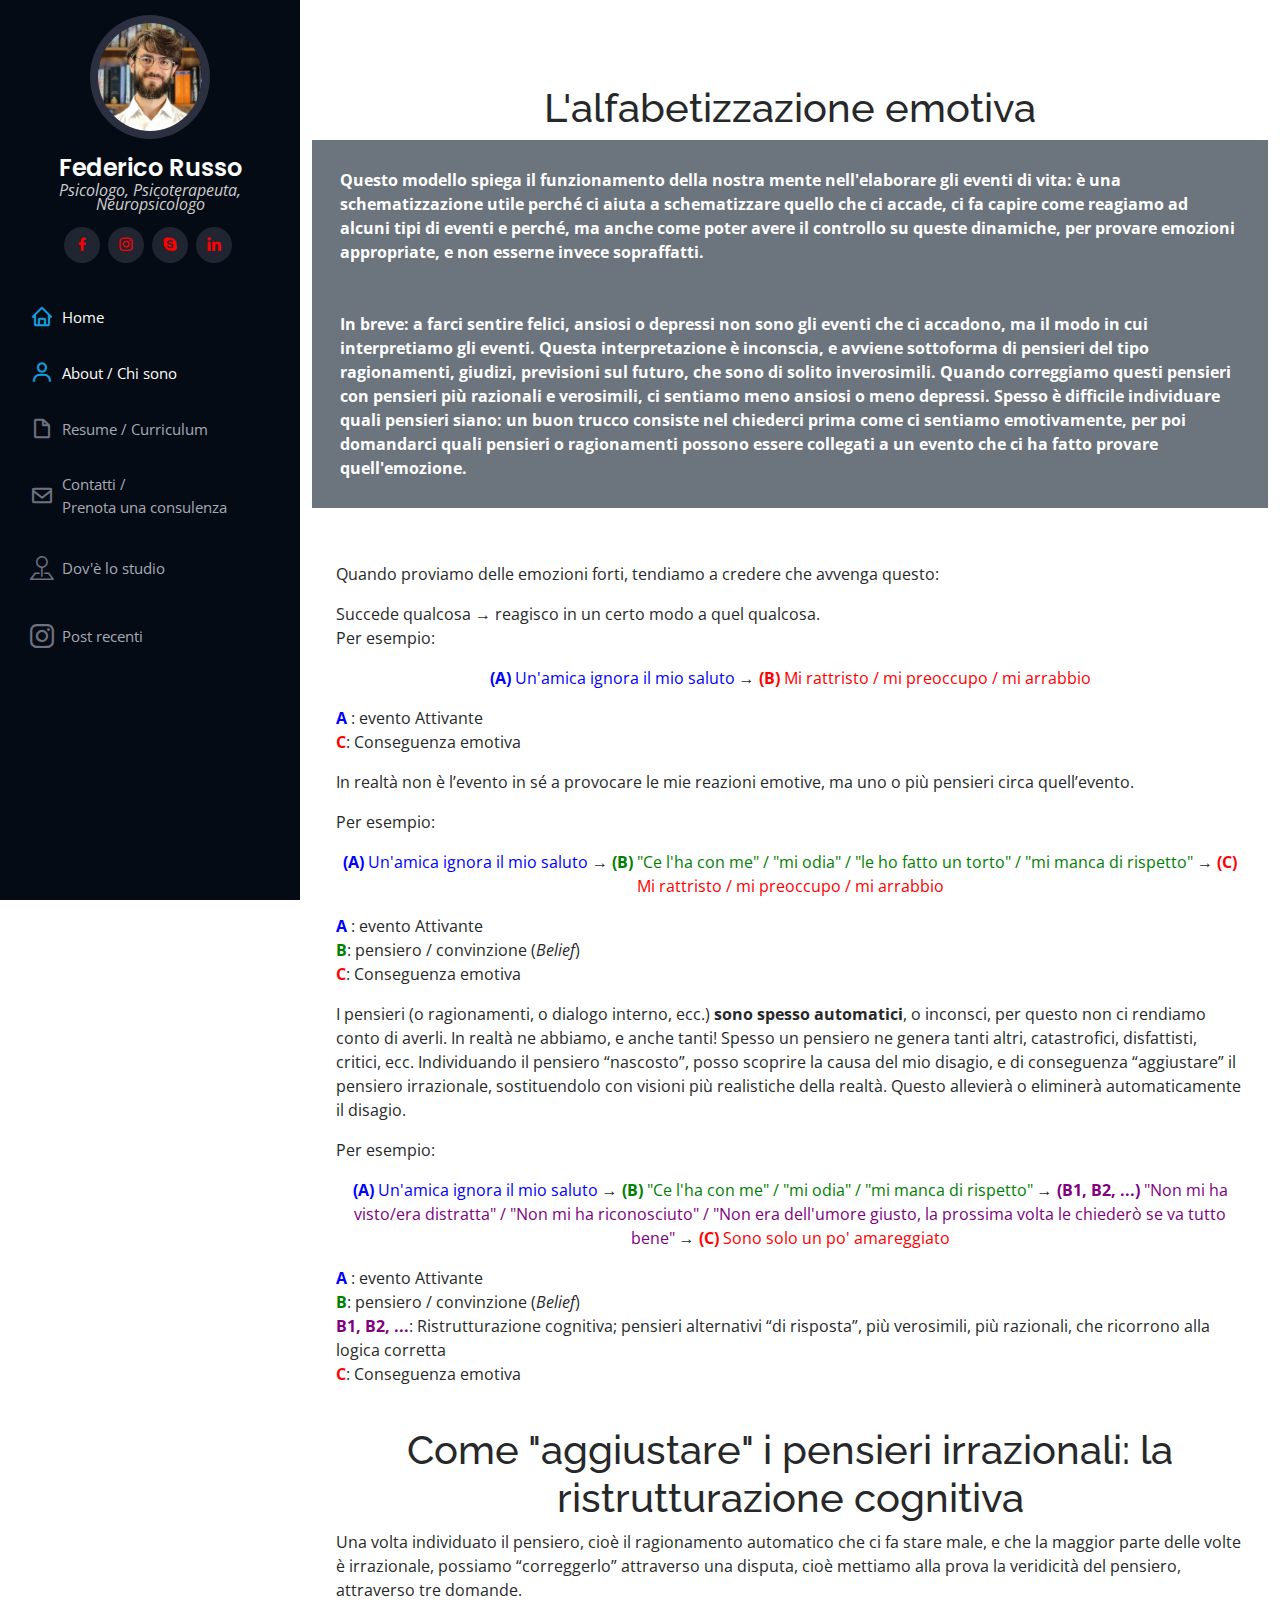
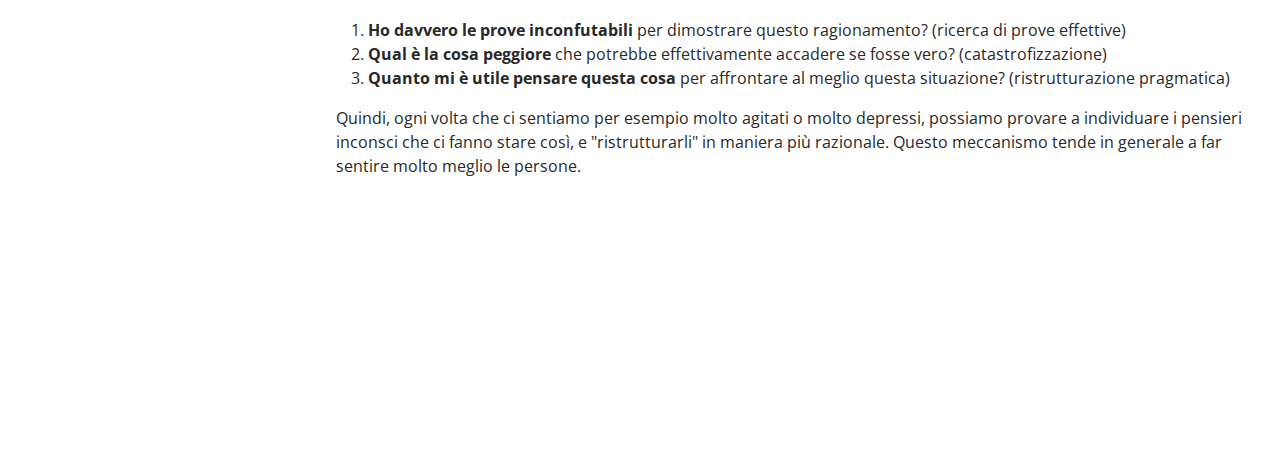
==== abcemotivo.html @ cf432019 "Add files via upload" ====
<!DOCTYPE html>
<html lang="it">

<head>
  <meta charset="utf-8">
  <meta content="width=device-width, initial-scale=1.0" name="viewport">

  <title>Federico Russo - Psicologo, Psicoterapeuta, Neuropsicologo</title>
  <meta content="" name="description">
  <meta content="" name="keywords">

  <!-- Favicons -->
  <link rel="icon" href="assets/img/homeicon.png" rel="homeicon">

  <!-- Google Fonts -->
  <link href="https://fonts.googleapis.com/css?family=Open+Sans:300,300i,400,400i,600,600i,700,700i|Raleway:300,300i,400,400i,500,500i,600,600i,700,700i|Poppins:300,300i,400,400i,500,500i,600,600i,700,700i" rel="stylesheet">

  <!-- Vendor CSS Files -->
   <link href="assets/vendor/aos/aos.css" rel="stylesheet">
  <link href="assets/vendor/bootstrap/css/bootstrap.min.css" rel="stylesheet">
  <link href="assets/vendor/bootstrap-icons/bootstrap-icons.css" rel="stylesheet">
  <link href="assets/vendor/boxicons/css/boxicons.min.css" rel="stylesheet">
  <link href="assets/vendor/glightbox/css/glightbox.min.css" rel="stylesheet">
  <link href="assets/vendor/swiper/swiper-bundle.min.css" rel="stylesheet"> 
  
  <!-- BOOTSTRAP CDN -->
  <link href="https://cdn.jsdelivr.net/npm/bootstrap@5.0.2/dist/css/bootstrap.min.css" rel="stylesheet" integrity="sha384-EVSTQN3/azprG1Anm3QDgpJLIm9Nao0Yz1ztcQTwFspd3yD65VohhpuuCOmLASjC" crossorigin="anonymous">
<!-- SWIPER CDN-->
  <link
  rel="stylesheet"
  href="https://unpkg.com/swiper@8/swiper-bundle.min.css"
/>



  <!-- Template Main CSS File -->
  <link href="assets/css/style.css" rel="stylesheet">

</head>

<body>

  <!-- ======= Mobile nav toggle button ======= -->
  <i class="bi bi-list mobile-nav-toggle d-xl-none"></i>

  <!-- ======= Header ======= -->
  <header id="header">
    <div class="d-flex flex-column">

      <div class="profile">
        <img src="assets/img/propic_federicorusso.png" alt="" class="img-fluid rounded-circle">
        <h1 class="text-light"><a href="index.html">Federico Russo</a></h1>
        <p id="subpropic"><em>Psicologo, Psicoterapeuta, Neuropsicologo</em></p>
        <div class="social-links mt-3 text-center">
          <a href="https://www.facebook.com/federicorussopsicologo/" class="facebook"><i class="bx bxl-facebook"></i></a>
          <a href="https://www.instagram.com/federicorussopsi/" class="instagram"><i class="bx bxl-instagram"></i></a>
          <a href="skype:federicorussopsi?chat" class="google-plus"><i class="bx bxl-skype"></i></a>
          <a href="https://www.linkedin.com/in/federicorussopsi" class="linkedin"><i class="bx bxl-linkedin"></i></a>
        </div>
      </div>

      <nav id="navbar" class="nav-menu navbar">
        <ul>
          <li><a href="https://federicorussopsi.github.io/#hero" class="nav-link scrollto active"><i class="bx bx-home"></i> <span>Home</span></a></li>
          <li><a href="https://federicorussopsi.github.io/#about" class="nav-link scrollto"><i class="bx bx-user"></i> <span>About / Chi sono</span></a></li>
          <li><a href="https://federicorussopsi.github.io/#resume" class="nav-link scrollto"><i class="bx bx-file-blank"></i> <span>Resume / Curriculum</span></a></li>
          <li><a href="https://federicorussopsi.github.io/#contact" class="nav-link scrollto"><i class="bx bx-envelope"></i> <span>Contatti / <br> Prenota una consulenza</span></a></li>
          <li><a href="https://federicorussopsi.github.io/#dove" class="nav-link scrollto"><i class="bi bi-pin-map"></i> <span>Dov'è lo studio</span></a></li>
          <li><a href="https://federicorussopsi.github.io/#igfeed" class="nav-link scrollto"><i class="bi bi-instagram"></i> <span>Post recenti</span></a></li>
        </ul>
      </nav><!-- .nav-menu -->
    </div>
  </header><!-- End Header -->

 

  <main id="main">

    <!-- ======= About Section ======= -->
    <section id="about" class="about">
      <div class="container">

        <div class="section-title">
         <br>
          <div class="text-center"><h1>L'alfabetizzazione emotiva</h1></div>
            
        <div class="p-1 bg-secondary text-white">    <p class="p-4"><strong>Questo modello spiega il funzionamento della nostra mente nell'elaborare gli eventi di vita: è una schematizzazione utile perché ci aiuta a schematizzare quello che ci accade, ci fa capire come reagiamo ad alcuni tipi di eventi e perché, ma anche come poter avere il controllo su queste dinamiche, per provare emozioni appropriate, e non esserne invece sopraffatti.
        <p class="p-4">In breve: a farci sentire felici, ansiosi o depressi non sono gli eventi che ci accadono, ma il modo in cui interpretiamo gli eventi. Questa interpretazione è inconscia, e avviene sottoforma di pensieri del tipo ragionamenti, giudizi, previsioni sul futuro, che sono di solito inverosimili. Quando correggiamo questi pensieri con pensieri più razionali e verosimili, ci sentiamo meno ansiosi o meno depressi. Spesso è difficile individuare quali pensieri siano: un buon trucco consiste nel chiederci prima come ci sentiamo emotivamente, per poi domandarci quali pensieri o ragionamenti possono essere collegati a un evento che ci ha fatto provare quell'emozione. </p>

        </strong></p></div>
        
        </div>            
             
        <div class="m-4">
            <p>
                Quando proviamo delle emozioni forti, tendiamo a credere che avvenga questo:
                </p>
                
                <p>Succede qualcosa → reagisco in un certo modo a quel qualcosa.
                <br>Per esempio:</p>
                </p>
                <div class="infobox"><p class="text-center"> <font color="blue"> <strong>(A)</strong> Un'amica ignora il mio saluto</font> → <font color="red"> <strong>(B)</strong> Mi rattristo / mi preoccupo / mi arrabbio </font></p>
                <p> <font color="blue"> <strong>A</strong> </font>: evento Attivante <br>
                 <font color="red"><strong>C</strong></font>: Conseguenza emotiva</p>
                </div>

            <p>In realtà non è l’evento in sé a provocare le mie reazioni emotive, ma uno o più pensieri circa quell’evento.</p>
            
            <p>Per esempio:</p>

            <div class="infobox
            "><p class="text-center"> <font color="blue"><strong> (A) </strong>Un'amica ignora il mio saluto</font> → <font color="green"> <strong>(B)</strong> "Ce l'ha con me" / "mi odia" / "le ho fatto un torto" / "mi manca di rispetto" </font> → <font color="red"> <strong>(C)</strong> Mi rattristo / mi preoccupo / mi arrabbio </font> </p> 
            
            
            <p> <font color="blue"> <strong>A</strong> </font>: evento Attivante <br>
            <font color="green"><strong>B</strong></font>: pensiero / convinzione (<em>Belief</em>) <br>
            <font color="red"><strong>C</strong></font>: Conseguenza emotiva</p>
            </div> 

            <p>I pensieri (o ragionamenti, o dialogo interno, ecc.) <strong>sono spesso automatici</strong>, o inconsci, per questo non ci rendiamo conto di averli. In realtà ne abbiamo, e anche tanti! Spesso un pensiero ne genera tanti altri, catastrofici, disfattisti, critici, ecc. Individuando il pensiero “nascosto”, posso scoprire la causa del mio disagio, e di conseguenza “aggiustare” il pensiero irrazionale, sostituendolo con visioni più realistiche della realtà. Questo allevierà o eliminerà automaticamente il disagio.</p> 
            <p>Per esempio:</p>
            
            <div class="infobox"><p class="text-center"> <font color="blue"><strong> (A) </strong>Un'amica ignora il mio saluto</font> → <font color="green"> <strong>(B)</strong> "Ce l'ha con me" / "mi odia" / "mi manca di rispetto" </font> → <font color="purple"> <strong>(B1, B2, ...)</strong> "Non mi ha visto/era distratta" / "Non mi ha riconosciuto" / "Non era dell'umore giusto, la prossima volta le chiederò se va tutto bene" </font>   → <font color="red"> <strong>(C)</strong> Sono solo un po' amareggiato </font> </p> 
            
            <p> <font color="blue"> <strong>A</strong> </font>: evento Attivante <br>
            <font color="green"><strong>B</strong></font>: pensiero / convinzione (<em>Belief</em>)<br>
            <font color="purple"><strong>B1, B2, ...</strong></font>: Ristrutturazione cognitiva; pensieri alternativi “di risposta”, più verosimili, più razionali, che ricorrono alla logica corretta <br>
            <font color="red"><strong>C</strong></font>: Conseguenza emotiva</p>
            </div> 

            <br>

            <div class="text-center"><h1>Come "aggiustare" i pensieri irrazionali: la ristrutturazione cognitiva</h1></div>

            <p>Una volta individuato il pensiero, cioè il ragionamento automatico che ci fa stare male, e che la maggior parte delle volte è irrazionale, possiamo “correggerlo” attraverso una disputa, cioè mettiamo alla prova la veridicità del pensiero, attraverso tre domande.</p>

            <ol>
                <li><strong>Ho davvero le prove inconfutabili</strong> per dimostrare questo ragionamento? (ricerca di prove effettive) </li>
                <li><strong>Qual è la cosa peggiore</strong> che potrebbe effettivamente accadere se fosse vero? (catastrofizzazione)</li>
                <li><strong>Quanto mi è utile pensare questa cosa</strong> per affrontare al meglio questa situazione? (ristrutturazione pragmatica)</li>
            </ol>

            <p>Quindi, ogni volta che ci sentiamo per esempio molto agitati o molto depressi, possiamo provare a individuare i pensieri inconsci che ci fanno stare così, e "ristrutturarli" in maniera più razionale. Questo meccanismo tende in generale a far sentire molto meglio le persone.</p>

        </div>

    </div>
      
    </section>

        <!-- ======= Contact Section ======= -->
    <section id="contact" class="contact">
      <div class="container">

       
  </main><!-- End #main -->

  <!-- ======= Footer ======= -->
  <footer id="footer">
    
  </footer><!-- End  Footer -->

  <a href="#" class="back-to-top d-flex align-items-center justify-content-center"><i class="bi bi-arrow-up-short"></i></a>

  <!-- Vendor JS Files -->
  <script src="assets/vendor/purecounter/purecounter.js"></script>
  <script src="assets/vendor/aos/aos.js"></script>
  <script src="assets/vendor/bootstrap/js/bootstrap.bundle.min.js"></script>
  <script src="assets/vendor/glightbox/js/glightbox.min.js"></script>
  <script src="assets/vendor/isotope-layout/isotope.pkgd.min.js"></script>
  <script src="assets/vendor/swiper/swiper-bundle.min.js"></script>
  <script src="assets/vendor/typed.js/typed.min.js"></script>
  <script src="assets/vendor/waypoints/noframework.waypoints.js"></script>
  <script src="assets/vendor/php-email-form/validate.js"></script>


  <!-- Template Main JS File -->
  <script src="assets/js/main.js"></script>
  <script src="https://unpkg.com/swiper@8/swiper-bundle.min.js"></script>

</body>

</html>
---- assets/css/style.css ----
/**
* Template Name: iPortfolio - v3.7.0
* Template URL: https://bootstrapmade.com/iportfolio-bootstrap-portfolio-websites-template/
* Author: BootstrapMade.com
* License: https://bootstrapmade.com/license/
*/

/*--------------------------------------------------------------
# General
--------------------------------------------------------------*/
body {
  font-family: "Open Sans", sans-serif;
  color: #272829;
}

a {
  color: #149ddd;
  text-decoration: none;
}

a:hover {
  color: #37b3ed;
  text-decoration: none;
}

h1, h2, h3, h4, h5, h6 {
  font-family: "Raleway", sans-serif;
}

/*--------------------------------------------------------------
# Back to top button
--------------------------------------------------------------*/
.back-to-top {
  position: fixed;
  visibility: hidden;
  opacity: 0;
  right: 15px;
  bottom: 15px;
  z-index: 996;
  background: #149ddd;
  width: 40px;
  height: 40px;
  border-radius: 50px;
  transition: all 0.4s;
}
.back-to-top i {
  font-size: 28px;
  color: #fff;
  line-height: 0;
}
.back-to-top:hover {
  background: #2eafec;
  color: #fff;
}
.back-to-top.active {
  visibility: visible;
  opacity: 1;
}

/*--------------------------------------------------------------
# Header
--------------------------------------------------------------*/
#header {
  position: fixed;
  top: 0;
  left: 0;
  bottom: 0;
  width: 300px;
  transition: all ease-in-out 0.5s;
  z-index: 9997;
  transition: all 0.5s;
  padding: 0 15px;
  background: #040b14;
  overflow-y: auto;
}
#header .profile img {
  margin: 15px auto;
  display: block;
  width: 120px;
  border: 8px solid #2c2f3f;
}
#header .profile h1 {
  font-size: 24px;
  margin: 0;
  padding: 0;
  font-weight: 600;
  -moz-text-align-last: center;
  text-align-last: center;
  font-family: "Poppins", sans-serif;
}
#header .profile h1 a, #header .profile h1 a:hover {
  color: #fff;
  text-decoration: none;
}
#header .profile .social-links a {
  font-size: 18px;
  display: inline-block;
  background: #212431;
  color: #fff;
  line-height: 1;
  padding: 8px 0;
  margin-right: 4px;
  border-radius: 50%;
  text-align: center;
  width: 36px;
  height: 36px;
  transition: 0.3s;
}
#header .profile .social-links a:hover {
  background: #149ddd;
  color: #fff;
  text-decoration: none;
}

#main {
  margin-left: 300px;
}

@media (max-width: 1199px) {
  #header {
    left: -300px;
  }

  #main {
    margin-left: 0;
  }

  
}
/*--------------------------------------------------------------
# Navigation Menu
--------------------------------------------------------------*/
/* Desktop Navigation */
.nav-menu {
  padding: 30px 0 0 0;
}
.nav-menu * {
  margin: 0;
  padding: 0;
  list-style: none;
}
.nav-menu > ul > li {
  position: relative;
  white-space: nowrap;
}
.nav-menu a, .nav-menu a:focus {
  display: flex;
  align-items: center;
  color: #a8a9b4;
  padding: 12px 15px;
  margin-bottom: 8px;
  transition: 0.3s;
  font-size: 15px;
}
.nav-menu a i, .nav-menu a:focus i {
  font-size: 24px;
  padding-right: 8px;
  color: #6f7180;
}
.nav-menu a:hover, .nav-menu .active, .nav-menu .active:focus, .nav-menu li:hover > a {
  text-decoration: none;
  color: #fff;
}
.nav-menu a:hover i, .nav-menu .active i, .nav-menu .active:focus i, .nav-menu li:hover > a i {
  color: #149ddd;
}

/* Mobile Navigation */
.mobile-nav-toggle {
  position: fixed;
  right: 15px;
  top: 15px;
  z-index: 9998;
  border: 0;
  font-size: 24px;
  transition: all 0.4s;
  outline: none !important;
  background-color: #149ddd;
  color: #fff;
  width: 40px;
  height: 40px;
  display: inline-flex;
  align-items: center;
  justify-content: center;
  line-height: 0;
  border-radius: 50px;
  cursor: pointer;
}

.mobile-nav-active {
  overflow: hidden;
}
.mobile-nav-active #header {
  left: 0;
}

/*--------------------------------------------------------------
# Hero Section
--------------------------------------------------------------*/
#hero {
  width: 100%;
  height: 100vh;
  background: url("../img/foto_studio_libreria.jpg") top center;
  background-size: cover;
}
#hero:before {
  content: "";
  background: rgba(5, 13, 24, 0.3);
  position: absolute;
  bottom: 0;
  top: 0;
  left: 0;
  right: 0;
  z-index: 1;
}
#hero .hero-container {
  position: relative;
  z-index: 2;
  min-width: 300px;
}
#hero h1 {
  margin: 0 0 10px 0;
  font-size: 64px;
  font-weight: 700;
  line-height: 56px;
  color: #fff;
}
#hero p {
  color: #fff;
  margin-bottom: 50px;
  font-size: 26px;
  font-family: "Poppins", sans-serif;
}
#hero p span {
  color: #fff;
  padding-bottom: 4px;
  letter-spacing: 1px;
  border-bottom: 3px solid #149ddd;
}
@media (min-width: 1024px) {
  #hero {
    background-attachment: fixed;
  }

  
}
@media (max-width: 768px) {
  #hero h1 {
    font-size: 28px;
    line-height: 36px;
  }
  #hero h2 {
    font-size: 18px;
    line-height: 24px;
    margin-bottom: 30px;
  }
}

/*--------------------------------------------------------------
# Sections General
--------------------------------------------------------------*/
section {
  padding: 60px 0;
  overflow: hidden;
}

.section-bg {
  background: #f5f8fd;
}

.section-title {
  padding-bottom: 30px;
}
.section-title h2 {
  font-size: 32px;
  font-weight: bold;
  margin-bottom: 20px;
  padding-bottom: 20px;
  position: relative;
  color: #173b6c;
}
.section-title h2::after {
  content: "";
  position: absolute;
  display: block;
  width: 50px;
  height: 3px;
  background: #149ddd;
  bottom: 0;
  left: 0;
}
.section-title p {
  margin-bottom: 0;
}

/*--------------------------------------------------------------
# About
--------------------------------------------------------------*/
.about .content h3 {
  font-weight: 700;
  font-size: 26px;
  color: #173b6c;
}
.about .content ul {
  list-style: none;
  padding: 0;
}
.about .content ul li {
  margin-bottom: 20px;
  display: flex;
  align-items: center;
}
.about .content ul strong {
  margin-right: 10px;
}
.about .content ul i {
  font-size: 16px;
  margin-right: 5px;
  color: #149ddd;
  line-height: 0;
}
.about .content p:last-child {
  margin-bottom: 0;
}

/*--------------------------------------------------------------
# Facts
--------------------------------------------------------------*/
.facts {
  padding-bottom: 30px;
}
.facts .count-box {
  padding: 30px;
  width: 100%;
}
.facts .count-box i {
  display: block;
  font-size: 44px;
  color: #149ddd;
  float: left;
  line-height: 0;
}
.facts .count-box span {
  font-size: 48px;
  line-height: 40px;
  display: block;
  font-weight: 700;
  color: #050d18;
  margin-left: 60px;
}
.facts .count-box p {
  padding: 15px 0 0 0;
  margin: 0 0 0 60px;
  font-family: "Raleway", sans-serif;
  font-size: 14px;
  color: #122f57;
}
.facts .count-box a {
  font-weight: 600;
  display: block;
  margin-top: 20px;
  color: #122f57;
  font-size: 15px;
  font-family: "Poppins", sans-serif;
  transition: ease-in-out 0.3s;
}
.facts .count-box a:hover {
  color: #1f5297;
}

/*--------------------------------------------------------------
# Akills
--------------------------------------------------------------*/
.skills .progress {
  height: 60px;
  display: block;
  background: none;
  border-radius: 0;
}
.skills .progress .skill {
  padding: 0;
  margin: 0 0 6px 0;
  text-transform: uppercase;
  display: block;
  font-weight: 600;
  font-family: "Poppins", sans-serif;
  color: #050d18;
}
.skills .progress .skill .val {
  float: right;
  font-style: normal;
}
.skills .progress-bar-wrap {
  background: #dce8f8;
  height: 10px;
}
.skills .progress-bar {
  width: 1px;
  height: 10px;
  transition: 0.9s;
  background-color: #149ddd;
}

/*--------------------------------------------------------------
# Resume
--------------------------------------------------------------*/
.resume .resume-title {
  font-size: 26px;
  font-weight: 700;
  margin-top: 20px;
  margin-bottom: 20px;
  color: #050d18;
}
.resume .resume-item {
  padding: 0 0 20px 20px;
  margin-top: -2px;
  border-left: 2px solid #1f5297;
  position: relative;
}
.resume .resume-item h4 {
  line-height: 18px;
  font-size: 18px;
  font-weight: 600;
  text-transform: uppercase;
  font-family: "Poppins", sans-serif;
  color: #050d18;
  margin-bottom: 10px;
}
.resume .resume-item h5 {
  font-size: 16px;
  background: #e4edf9;
  padding: 5px 15px;
  display: inline-block;
  font-weight: 600;
  margin-bottom: 10px;
}
.resume .resume-item ul {
  padding-left: 20px;
}
.resume .resume-item ul li {
  padding-bottom: 10px;
}
.resume .resume-item:last-child {
  padding-bottom: 0;
}
.resume .resume-item::before {
  content: "";
  position: absolute;
  width: 16px;
  height: 16px;
  border-radius: 50px;
  left: -9px;
  top: 0;
  background: #fff;
  border: 2px solid #1f5297;
}

/*--------------------------------------------------------------
# Portfolio
--------------------------------------------------------------*/
.portfolio .portfolio-item {
  margin-bottom: 30px;
}
.portfolio #portfolio-flters {
  padding: 0;
  margin: 0 auto 35px auto;
  list-style: none;
  text-align: center;
  background: #fff;
  border-radius: 50px;
  padding: 2px 15px;
}
.portfolio #portfolio-flters li {
  cursor: pointer;
  display: inline-block;
  padding: 10px 15px 8px 15px;
  font-size: 14px;
  font-weight: 600;
  line-height: 1;
  text-transform: uppercase;
  color: #272829;
  margin-bottom: 5px;
  transition: all 0.3s ease-in-out;
}
.portfolio #portfolio-flters li:hover, .portfolio #portfolio-flters li.filter-active {
  color: #149ddd;
}
.portfolio #portfolio-flters li:last-child {
  margin-right: 0;
}
.portfolio .portfolio-wrap {
  transition: 0.3s;
  position: relative;
  overflow: hidden;
  z-index: 1;
}
.portfolio .portfolio-wrap::before {
  content: "";
  background: rgba(255, 255, 255, 0.5);
  position: absolute;
  left: 0;
  right: 0;
  top: 0;
  bottom: 0;
  transition: all ease-in-out 0.3s;
  z-index: 2;
  opacity: 0;
}
.portfolio .portfolio-wrap .portfolio-links {
  opacity: 1;
  left: 0;
  right: 0;
  bottom: -60px;
  z-index: 3;
  position: absolute;
  transition: all ease-in-out 0.3s;
  display: flex;
  justify-content: center;
}
.portfolio .portfolio-wrap .portfolio-links a {
  color: #fff;
  font-size: 28px;
  text-align: center;
  background: rgba(20, 157, 221, 0.75);
  transition: 0.3s;
  width: 50%;
}
.portfolio .portfolio-wrap .portfolio-links a:hover {
  background: rgba(20, 157, 221, 0.95);
}
.portfolio .portfolio-wrap .portfolio-links a + a {
  border-left: 1px solid #37b3ed;
}
.portfolio .portfolio-wrap:hover::before {
  top: 0;
  left: 0;
  right: 0;
  bottom: 0;
  opacity: 1;
}
.portfolio .portfolio-wrap:hover .portfolio-links {
  opacity: 1;
  bottom: 0;
}

/*--------------------------------------------------------------
# Portfolio Details
--------------------------------------------------------------*/
.portfolio-details {
  padding-top: 40px;
}
.portfolio-details .portfolio-details-slider img {
  width: 100%;
}
.portfolio-details .portfolio-details-slider .swiper-pagination {
  margin-top: 20px;
  position: relative;
}
.portfolio-details .portfolio-details-slider .swiper-pagination .swiper-pagination-bullet {
  width: 12px;
  height: 12px;
  background-color: #fff;
  opacity: 1;
  border: 1px solid #149ddd;
}
.portfolio-details .portfolio-details-slider .swiper-pagination .swiper-pagination-bullet-active {
  background-color: #149ddd;
}
.portfolio-details .portfolio-info {
  padding: 30px;
  box-shadow: 0px 0 30px rgba(5, 13, 24, 0.08);
}
.portfolio-details .portfolio-info h3 {
  font-size: 22px;
  font-weight: 700;
  margin-bottom: 20px;
  padding-bottom: 20px;
  border-bottom: 1px solid #eee;
}
.portfolio-details .portfolio-info ul {
  list-style: none;
  padding: 0;
  font-size: 15px;
}
.portfolio-details .portfolio-info ul li + li {
  margin-top: 10px;
}
.portfolio-details .portfolio-description {
  padding-top: 30px;
}
.portfolio-details .portfolio-description h2 {
  font-size: 26px;
  font-weight: 700;
  margin-bottom: 20px;
}
.portfolio-details .portfolio-description p {
  padding: 0;
}

/*--------------------------------------------------------------
# Services
--------------------------------------------------------------*/
.services .icon-box {
  margin-bottom: 20px;
}
.services .icon {
  float: left;
  display: flex;
  align-items: center;
  justify-content: center;
  width: 54px;
  height: 54px;
  background: #149ddd;
  border-radius: 50%;
  transition: 0.5s;
  border: 1px solid #149ddd;
}
.services .icon i {
  color: #fff;
  font-size: 24px;
  line-height: 0;
}
.services .icon-box:hover .icon {
  background: #fff;
}
.services .icon-box:hover .icon i {
  color: #149ddd;
}
.services .title {
  margin-left: 80px;
  font-weight: 700;
  margin-bottom: 15px;
  font-size: 18px;
}
.services .title a {
  color: #343a40;
}
.services .title a:hover {
  color: #149ddd;
}
.services .description {
  margin-left: 80px;
  line-height: 24px;
  font-size: 14px;
}

/*--------------------------------------------------------------
# Testimonials
--------------------------------------------------------------*/
.testimonials .testimonials-carousel, .testimonials .testimonials-slider {
  overflow: hidden;
}
.testimonials .testimonial-item {
  box-sizing: content-box;
  text-align: center;
  min-height: 320px;
}
.testimonials .testimonial-item .testimonial-img {
  width: 90px;
  border-radius: 50%;
  margin: 0 auto;
}
.testimonials .testimonial-item h3 {
  font-size: 18px;
  font-weight: bold;
  margin: 10px 0 5px 0;
  color: #111;
}
.testimonials .testimonial-item h4 {
  font-size: 14px;
  color: #999;
  margin: 0;
}
.testimonials .testimonial-item .quote-icon-left, .testimonials .testimonial-item .quote-icon-right {
  color: #c3e8fa;
  font-size: 26px;
}
.testimonials .testimonial-item .quote-icon-left {
  display: inline-block;
  left: -5px;
  position: relative;
}
.testimonials .testimonial-item .quote-icon-right {
  display: inline-block;
  right: -5px;
  position: relative;
  top: 10px;
}
.testimonials .testimonial-item p {
  font-style: italic;
  margin: 0 15px 15px 15px;
  padding: 20px;
  background: #fff;
  position: relative;
  margin-bottom: 35px;
  border-radius: 6px;
  box-shadow: 0px 2px 15px rgba(0, 0, 0, 0.1);
}
.testimonials .testimonial-item p::after {
  content: "";
  width: 0;
  height: 0;
  border-top: 20px solid #fff;
  border-right: 20px solid transparent;
  border-left: 20px solid transparent;
  position: absolute;
  bottom: -20px;
  left: calc(50% - 20px);
}
.testimonials .swiper-pagination {
  margin-top: 20px;
  position: relative;
}
.testimonials .swiper-pagination .swiper-pagination-bullet {
  width: 12px;
  height: 12px;
  background-color: #fff;
  opacity: 1;
  border: 1px solid #149ddd;
}
.testimonials .swiper-pagination .swiper-pagination-bullet-active {
  background-color: #149ddd;
}

/*--------------------------------------------------------------
# Contact
--------------------------------------------------------------*/
.contact {
  padding-bottom: 130px;
}
.contact .info {
  padding: 30px;
  background: #fff;
  width: 100%;
  box-shadow: 0 0 24px 0 rgba(0, 0, 0, 0.12);
}
.contact .info i {
  font-size: 20px;
  color: #149ddd;
  float: left;
  width: 44px;
  height: 44px;
  background: #dff3fc;
  display: flex;
  justify-content: center;
  align-items: center;
  border-radius: 50px;
  transition: all 0.3s ease-in-out;
}
.contact .info h4 {
  padding: 0 0 0 60px;
  font-size: 22px;
  font-weight: 600;
  margin-bottom: 5px;
  color: #050d18;
}
.contact .info p {
  padding: 0 0 10px 60px;
  margin-bottom: 20px;
  font-size: 14px;
  color: #173b6c;
}
.contact .info .email p {
  padding-top: 5px;
}
.contact .info .social-links {
  padding-left: 60px;
}
.contact .info .social-links a {
  font-size: 18px;
  display: inline-block;
  background: #333;
  color: #fff;
  line-height: 1;
  padding: 8px 0;
  border-radius: 50%;
  text-align: center;
  width: 36px;
  height: 36px;
  transition: 0.3s;
  margin-right: 10px;
}
.contact .info .social-links a:hover {
  background: #149ddd;
  color: #fff;
}
.contact .info .email:hover i, .contact .info .address:hover i, .contact .info .phone:hover i {
  background: #149ddd;
  color: #fff;
}
.contact .php-email-form {
  width: 100%;
  padding: 30px;
  background: #fff;
  box-shadow: 0 0 24px 0 rgba(0, 0, 0, 0.12);
}
.contact .php-email-form .form-group {
  padding-bottom: 8px;
}
.contact .php-email-form .validate {
  display: none;
  color: red;
  margin: 0 0 15px 0;
  font-weight: 400;
  font-size: 13px;
}
.contact .php-email-form .error-message {
  display: none;
  color: #fff;
  background: #ed3c0d;
  text-align: left;
  padding: 15px;
  font-weight: 600;
}
.contact .php-email-form .error-message br + br {
  margin-top: 25px;
}
.contact .php-email-form .sent-message {
  display: none;
  color: #fff;
  background: #18d26e;
  text-align: center;
  padding: 15px;
  font-weight: 600;
}
.contact .php-email-form .loading {
  display: none;
  background: #fff;
  text-align: center;
  padding: 15px;
}
.contact .php-email-form .loading:before {
  content: "";
  display: inline-block;
  border-radius: 50%;
  width: 24px;
  height: 24px;
  margin: 0 10px -6px 0;
  border: 3px solid #18d26e;
  border-top-color: #eee;
  -webkit-animation: animate-loading 1s linear infinite;
  animation: animate-loading 1s linear infinite;
}
.contact .php-email-form .form-group {
  margin-bottom: 15px;
}
.contact .php-email-form label {
  padding-bottom: 8px;
}
.contact .php-email-form input, .contact .php-email-form textarea {
  border-radius: 0;
  box-shadow: none;
  font-size: 14px;
}
.contact .php-email-form input {
  height: 44px;
}
.contact .php-email-form textarea {
  padding: 10px 15px;
}
.contact .php-email-form button[type=submit] {
  background: #149ddd;
  border: 0;
  padding: 10px 24px;
  color: #fff;
  transition: 0.4s;
  border-radius: 4px;
}
.contact .php-email-form button[type=submit]:hover {
  background: #37b3ed;
}
@-webkit-keyframes animate-loading {
  0% {
    transform: rotate(0deg);
  }
  100% {
    transform: rotate(360deg);
  }
}
@keyframes animate-loading {
  0% {
    transform: rotate(0deg);
  }
  100% {
    transform: rotate(360deg);
  }
}


/*--------------------------------------------------------------
# Dove
--------------------------------------------------------------*/

.mapouter {
  margin: auto;
}

/*--------------------------------------------------------------
# Breadcrumbs
--------------------------------------------------------------*/
.breadcrumbs {
  padding: 20px 0;
  background: #f9f9f9;
}
.breadcrumbs h2 {
  font-size: 26px;
  font-weight: 300;
}
.breadcrumbs ol {
  display: flex;
  flex-wrap: wrap;
  list-style: none;
  padding: 0;
  margin: 0;
  font-size: 15px;
}
.breadcrumbs ol li + li {
  padding-left: 10px;
}
.breadcrumbs ol li + li::before {
  display: inline-block;
  padding-right: 10px;
  color: #0e2442;
  content: "/";
}
@media (max-width: 768px) {
  .breadcrumbs .d-flex {
    display: block !important;
  }
  .breadcrumbs ol {
    display: block;
  }
  .breadcrumbs ol li {
    display: inline-block;
  }

  .memepics {
    width: 60%;
  }

}

/*--------------------------------------------------------------
# Footer
--------------------------------------------------------------*/
#footer {
  padding: 15px;
  color: #f4f6fd;
  font-size: 14px;
  position: fixed;
  left: 0;
  bottom: 0;
  width: 300px;
  z-index: 9999;
  background: #040b14;
}
#footer .copyright {
  text-align: center;
}
#footer .credits {
  padding-top: 5px;
  text-align: center;
  font-size: 13px;
  color: #eaebf0;
}
@media (max-width: 1199px) {
  #footer {
    position: static;
    width: auto;
    padding-right: 20px 15px;
  }
}


#subpropic {
  color: rgb(206, 206, 206);
  text-align: center;
  line-height: 90%;
}

.bx {
  color: rgb(255, 0, 0);
}

.bi {
  color :#149ddd;
  font-size: 1.8rem;
}

.memepics {
  width: 60%;
}
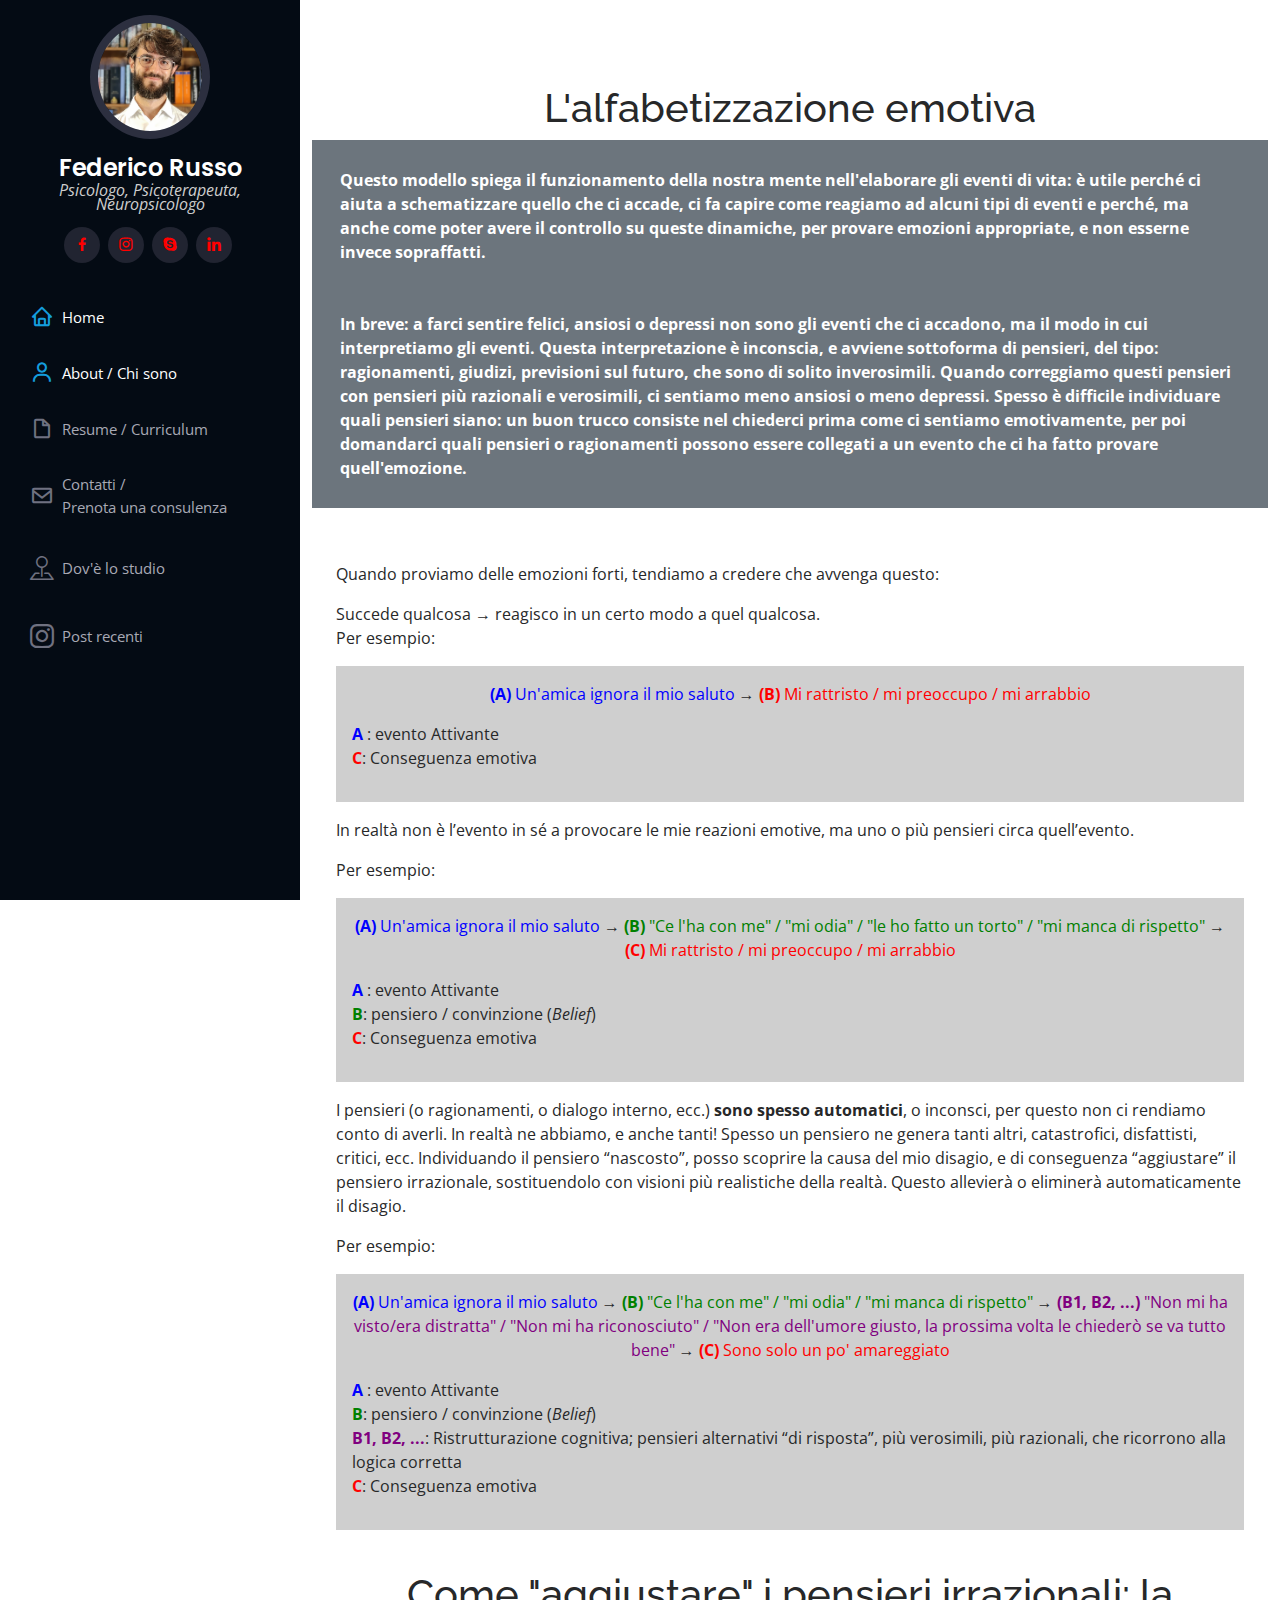
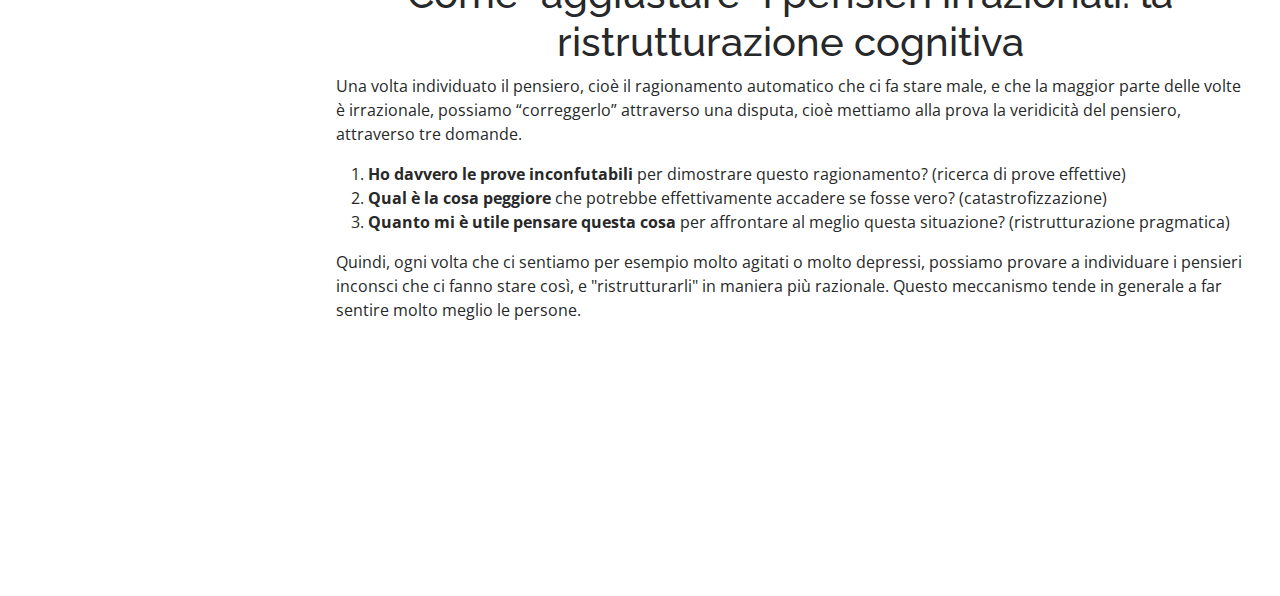
==== commit c050a23e: "Update abcemotivo.html" ====
--- a/abcemotivo.html
+++ b/abcemotivo.html
@@ -84,8 +84,8 @@
          <br>
           <div class="text-center"><h1>L'alfabetizzazione emotiva</h1></div>
             
-        <div class="p-1 bg-secondary text-white">    <p class="p-4"><strong>Questo modello spiega il funzionamento della nostra mente nell'elaborare gli eventi di vita: è una schematizzazione utile perché ci aiuta a schematizzare quello che ci accade, ci fa capire come reagiamo ad alcuni tipi di eventi e perché, ma anche come poter avere il controllo su queste dinamiche, per provare emozioni appropriate, e non esserne invece sopraffatti.
-        <p class="p-4">In breve: a farci sentire felici, ansiosi o depressi non sono gli eventi che ci accadono, ma il modo in cui interpretiamo gli eventi. Questa interpretazione è inconscia, e avviene sottoforma di pensieri del tipo ragionamenti, giudizi, previsioni sul futuro, che sono di solito inverosimili. Quando correggiamo questi pensieri con pensieri più razionali e verosimili, ci sentiamo meno ansiosi o meno depressi. Spesso è difficile individuare quali pensieri siano: un buon trucco consiste nel chiederci prima come ci sentiamo emotivamente, per poi domandarci quali pensieri o ragionamenti possono essere collegati a un evento che ci ha fatto provare quell'emozione. </p>
+        <div class="p-1 bg-secondary text-white">    <p class="p-4"><strong>Questo modello spiega il funzionamento della nostra mente nell'elaborare gli eventi di vita: è utile perché ci aiuta a schematizzare quello che ci accade, ci fa capire come reagiamo ad alcuni tipi di eventi e perché, ma anche come poter avere il controllo su queste dinamiche, per provare emozioni appropriate, e non esserne invece sopraffatti.
+        <p class="p-4">In breve: a farci sentire felici, ansiosi o depressi non sono gli eventi che ci accadono, ma il modo in cui interpretiamo gli eventi. Questa interpretazione è inconscia, e avviene sottoforma di pensieri, del tipo: ragionamenti, giudizi, previsioni sul futuro, che sono di solito inverosimili. Quando correggiamo questi pensieri con pensieri più razionali e verosimili, ci sentiamo meno ansiosi o meno depressi. Spesso è difficile individuare quali pensieri siano: un buon trucco consiste nel chiederci prima come ci sentiamo emotivamente, per poi domandarci quali pensieri o ragionamenti possono essere collegati a un evento che ci ha fatto provare quell'emozione. </p>
 
         </strong></p></div>
         
--- a/assets/css/style.css
+++ b/assets/css/style.css
@@ -990,3 +990,9 @@
 .memepics {
   width: 60%;
 }
+
+.infobox {
+  background-color: #cfcfcf;
+  padding: 1em;
+  margin-bottom: 1em;
+}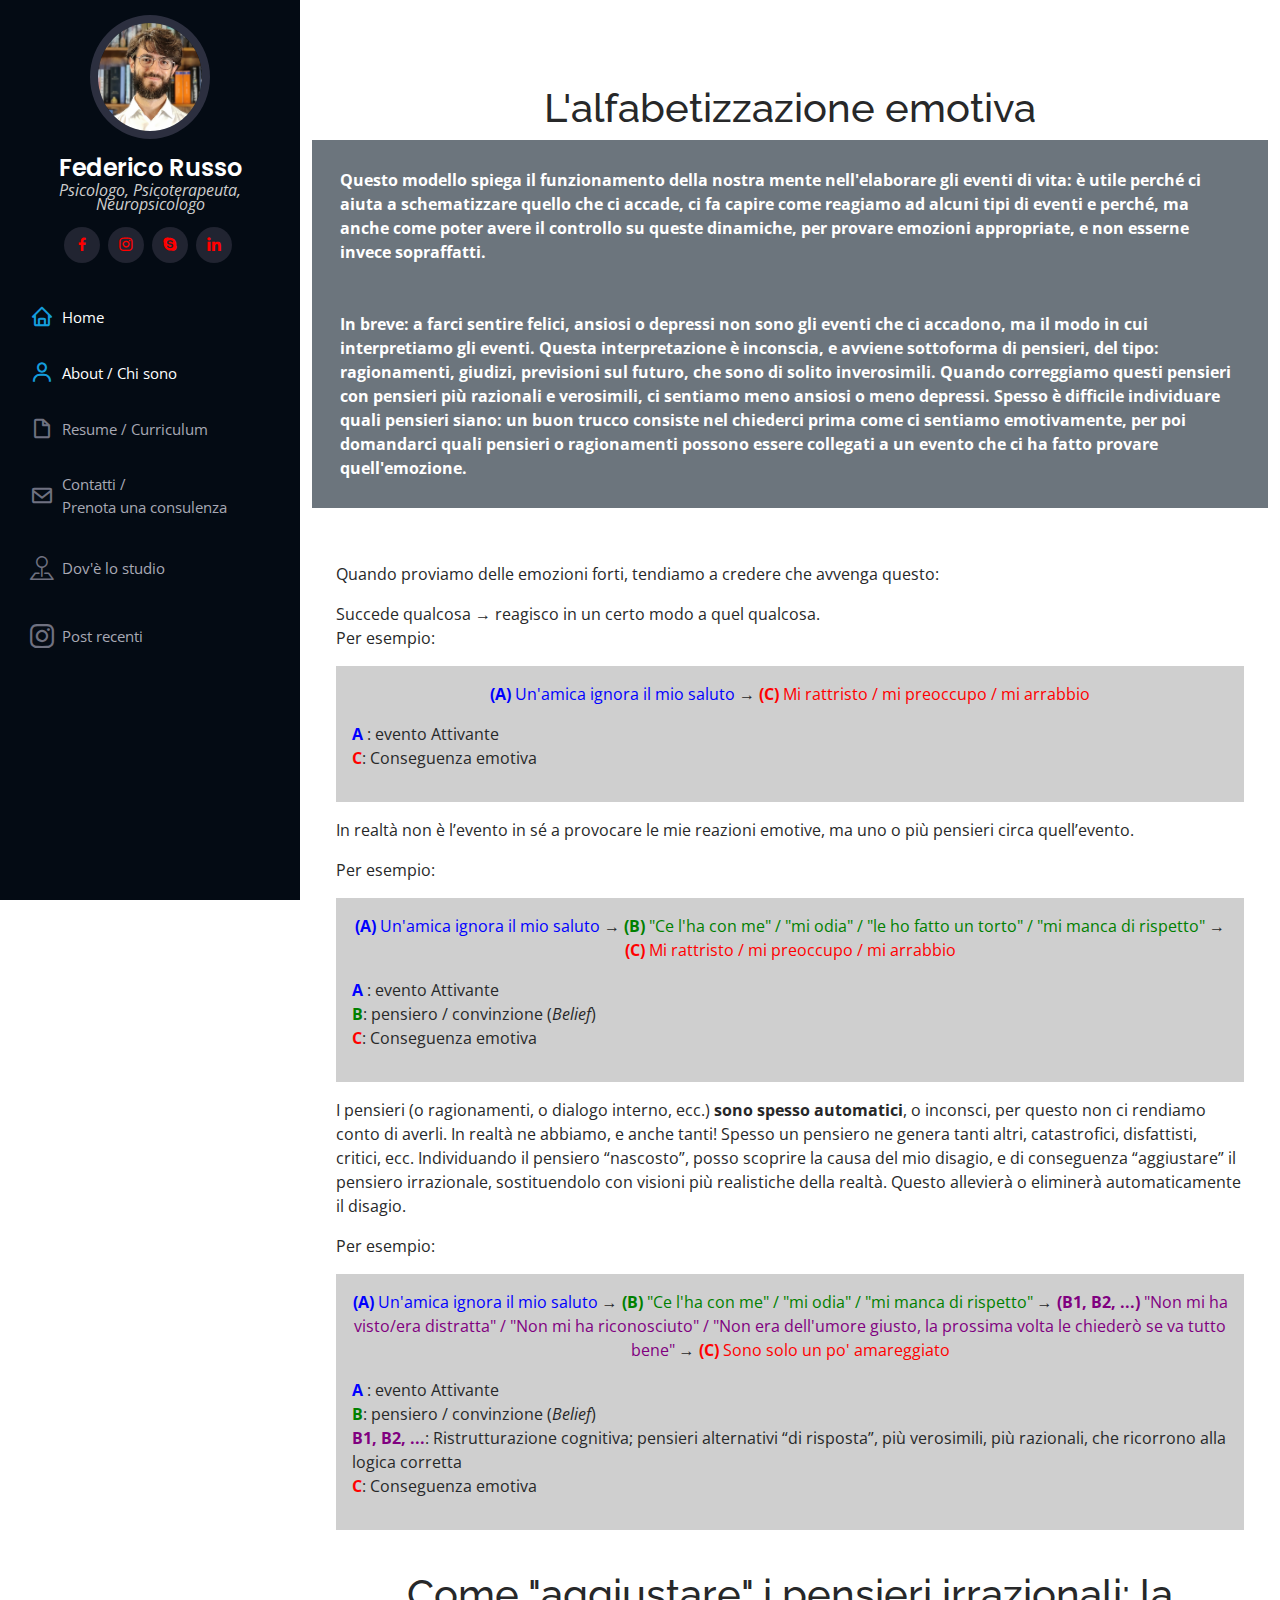
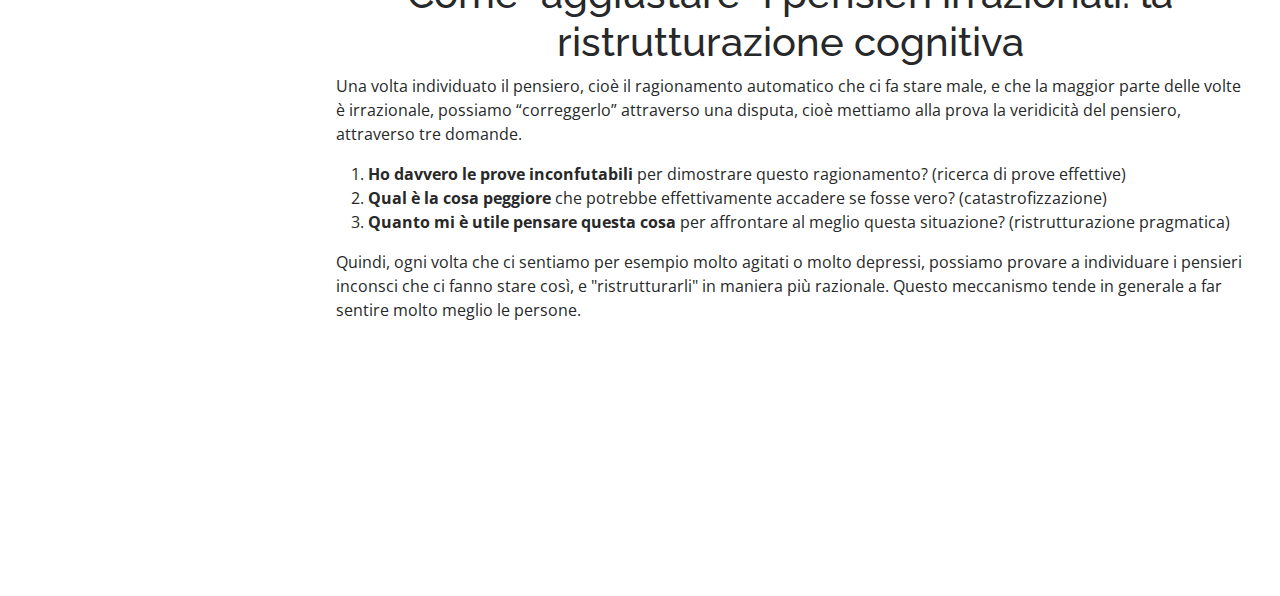
==== commit 3b6a24bf: "Update abcemotivo.html" ====
--- a/abcemotivo.html
+++ b/abcemotivo.html
@@ -99,7 +99,7 @@
                 <p>Succede qualcosa → reagisco in un certo modo a quel qualcosa.
                 <br>Per esempio:</p>
                 </p>
-                <div class="infobox"><p class="text-center"> <font color="blue"> <strong>(A)</strong> Un'amica ignora il mio saluto</font> → <font color="red"> <strong>(B)</strong> Mi rattristo / mi preoccupo / mi arrabbio </font></p>
+                <div class="infobox"><p class="text-center"> <font color="blue"> <strong>(A)</strong> Un'amica ignora il mio saluto</font> → <font color="red"> <strong>(C)</strong> Mi rattristo / mi preoccupo / mi arrabbio </font></p>
                 <p> <font color="blue"> <strong>A</strong> </font>: evento Attivante <br>
                  <font color="red"><strong>C</strong></font>: Conseguenza emotiva</p>
                 </div>
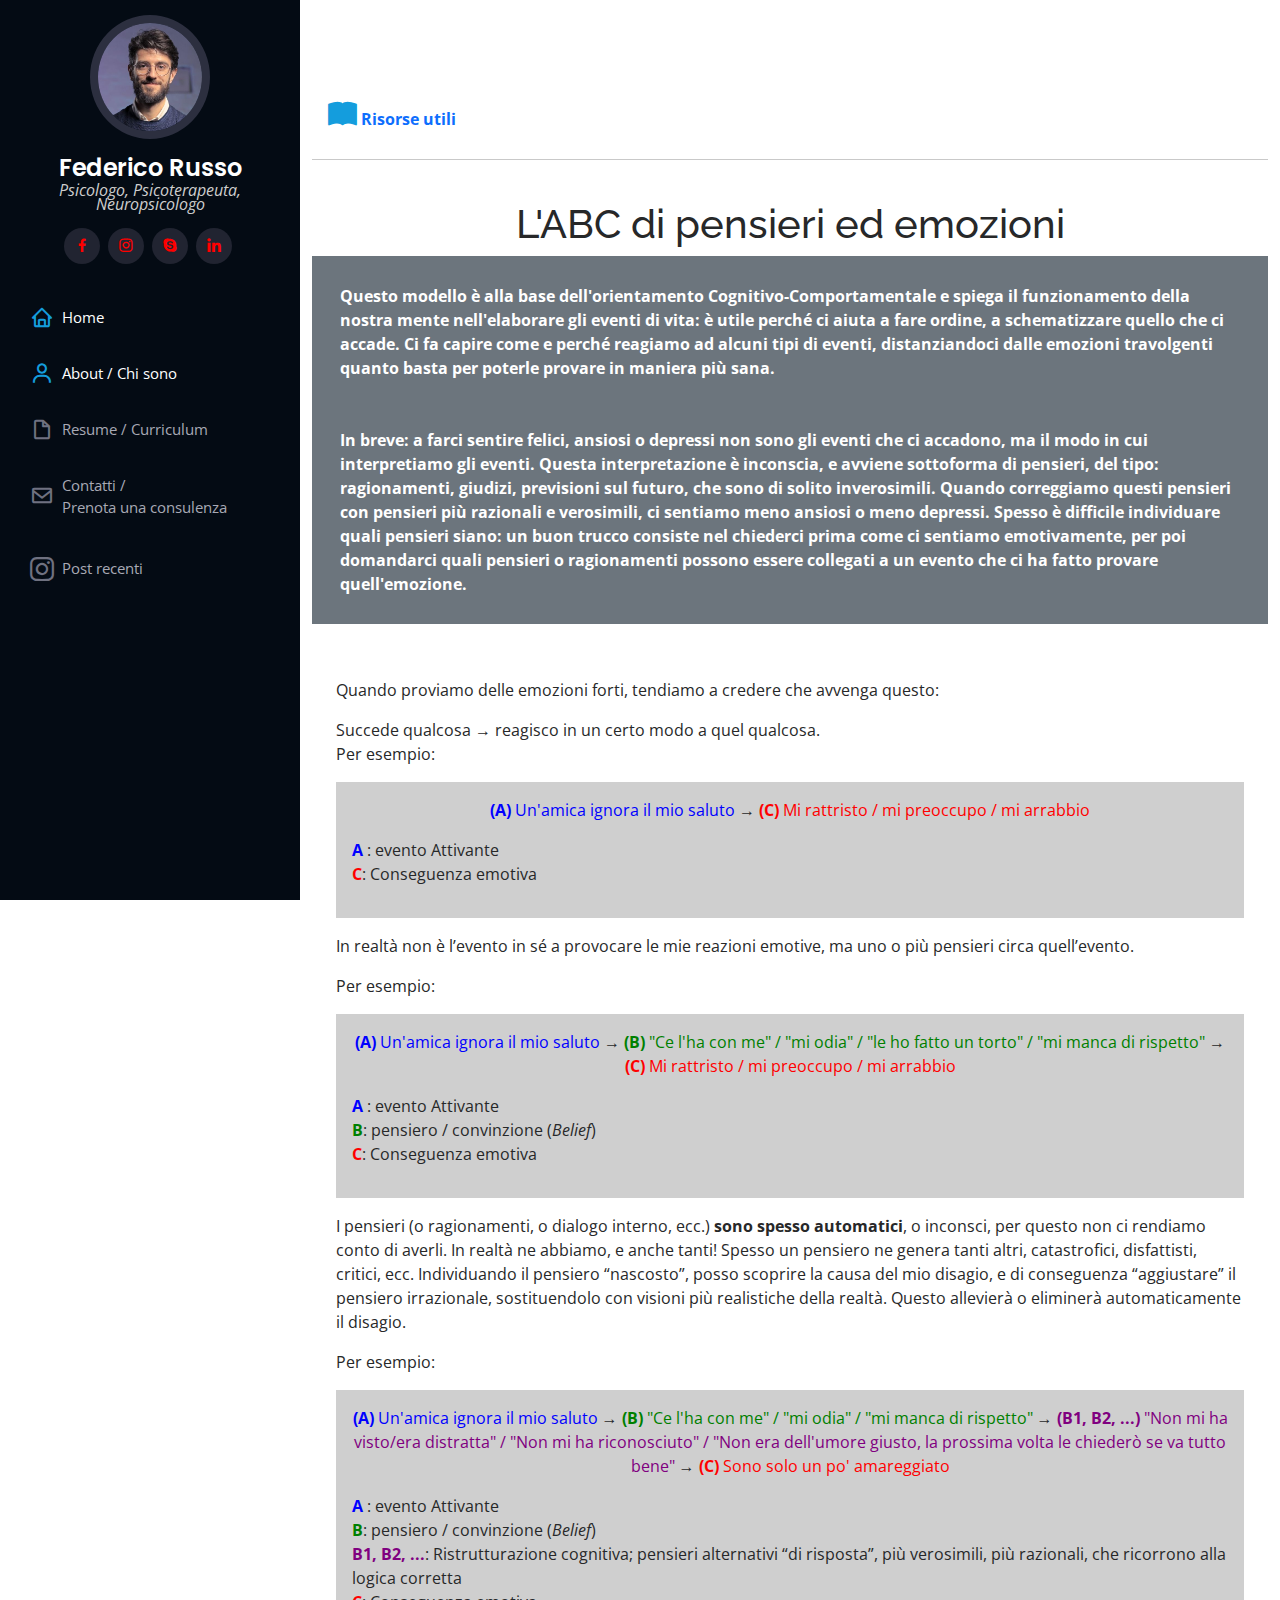
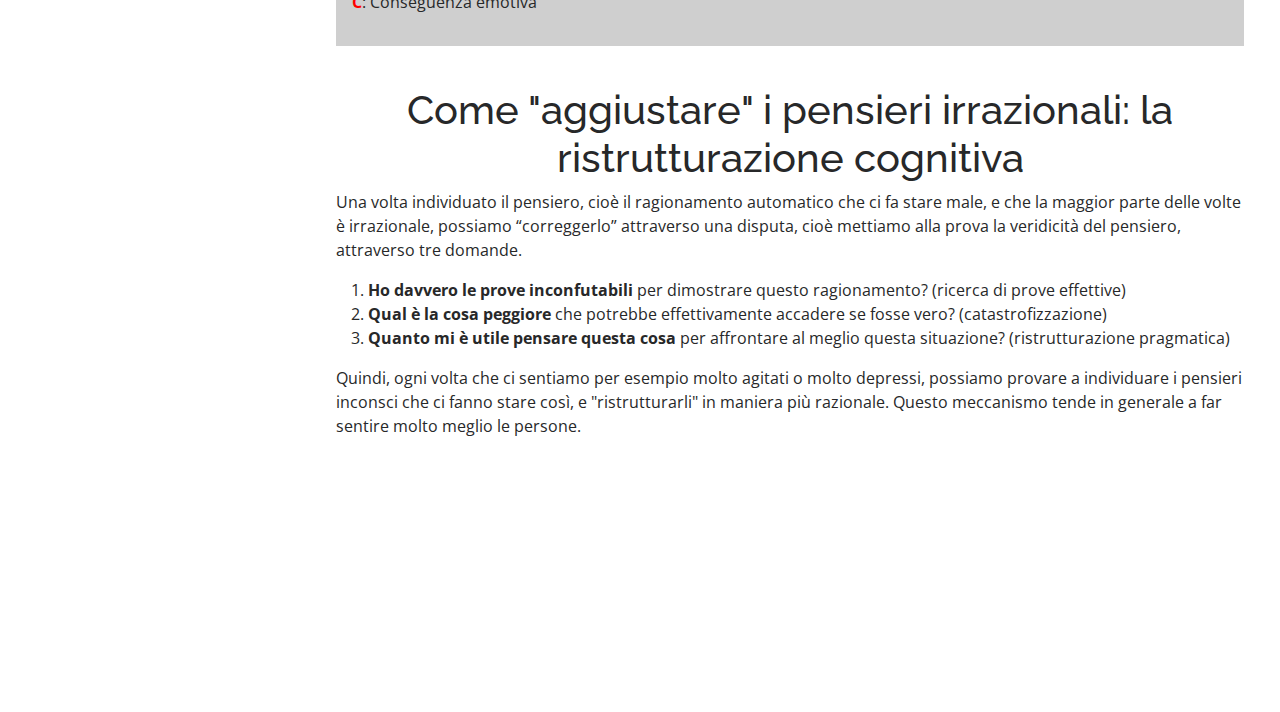
==== commit a9700c29: "Add files via upload" ====
--- a/abcemotivo.html
+++ b/abcemotivo.html
@@ -65,7 +65,7 @@
           <li><a href="https://federicorussopsi.github.io/#about" class="nav-link scrollto"><i class="bx bx-user"></i> <span>About / Chi sono</span></a></li>
           <li><a href="https://federicorussopsi.github.io/#resume" class="nav-link scrollto"><i class="bx bx-file-blank"></i> <span>Resume / Curriculum</span></a></li>
           <li><a href="https://federicorussopsi.github.io/#contact" class="nav-link scrollto"><i class="bx bx-envelope"></i> <span>Contatti / <br> Prenota una consulenza</span></a></li>
-          <li><a href="https://federicorussopsi.github.io/#dove" class="nav-link scrollto"><i class="bi bi-pin-map"></i> <span>Dov'è lo studio</span></a></li>
+          
           <li><a href="https://federicorussopsi.github.io/#igfeed" class="nav-link scrollto"><i class="bi bi-instagram"></i> <span>Post recenti</span></a></li>
         </ul>
       </nav><!-- .nav-menu -->
@@ -82,12 +82,18 @@
 
         <div class="section-title">
          <br>
-          <div class="text-center"><h1>L'alfabetizzazione emotiva</h1></div>
+         <a href="/materiali.html" class="nav-link scrollto"> <span> <i class="bi bi-book-fill miniIcon"></i><strong> Risorse utili</strong></span></a>
+         <hr>
+         <br>
+          <div class="text-center"><h1>L'ABC di pensieri ed emozioni</h1></div>
             
-        <div class="p-1 bg-secondary text-white">    <p class="p-4"><strong>Questo modello spiega il funzionamento della nostra mente nell'elaborare gli eventi di vita: è utile perché ci aiuta a schematizzare quello che ci accade, ci fa capire come reagiamo ad alcuni tipi di eventi e perché, ma anche come poter avere il controllo su queste dinamiche, per provare emozioni appropriate, e non esserne invece sopraffatti.
+        <div class="p-1 bg-secondary text-white">    <p class="p-4"><strong>Questo modello è alla base dell'orientamento Cognitivo-Comportamentale e spiega il funzionamento della nostra mente nell'elaborare gli eventi di vita: è utile perché ci aiuta a fare ordine, a schematizzare quello che ci accade. Ci fa capire come e perché reagiamo ad alcuni tipi di eventi, distanziandoci dalle emozioni travolgenti quanto basta per poterle provare in maniera più sana.
         <p class="p-4">In breve: a farci sentire felici, ansiosi o depressi non sono gli eventi che ci accadono, ma il modo in cui interpretiamo gli eventi. Questa interpretazione è inconscia, e avviene sottoforma di pensieri, del tipo: ragionamenti, giudizi, previsioni sul futuro, che sono di solito inverosimili. Quando correggiamo questi pensieri con pensieri più razionali e verosimili, ci sentiamo meno ansiosi o meno depressi. Spesso è difficile individuare quali pensieri siano: un buon trucco consiste nel chiederci prima come ci sentiamo emotivamente, per poi domandarci quali pensieri o ragionamenti possono essere collegati a un evento che ci ha fatto provare quell'emozione. </p>
 
-        </strong></p></div>
+        </strong></p>
+      
+      
+      </div>
         
         </div>            
              
--- a/assets/css/style.css
+++ b/assets/css/style.css
@@ -895,6 +895,10 @@
   margin: auto;
 }
 
+#staiserenis {
+  color: #4b33d7;
+}
+
 /*--------------------------------------------------------------
 # Breadcrumbs
 --------------------------------------------------------------*/
@@ -995,4 +999,31 @@
   background-color: #cfcfcf;
   padding: 1em;
   margin-bottom: 1em;
-}+}
+
+.responsive {
+  width: 100%;
+  height: auto;  
+  align-items: center;
+}
+
+.citazione {
+  text-align: right;
+}
+
+#breathing {
+  width: 100px;
+  height: 100px;
+  background-color: rgb(255, 255, 255);
+  color: black;
+  animation: mymove 7s infinite;
+  border-radius: 1000%;
+}
+
+@keyframes mymove {
+  50% {box-shadow: 10px 20px 30px rgb(0, 0, 0);}
+}
+
+#more {
+  display: none;
+}
